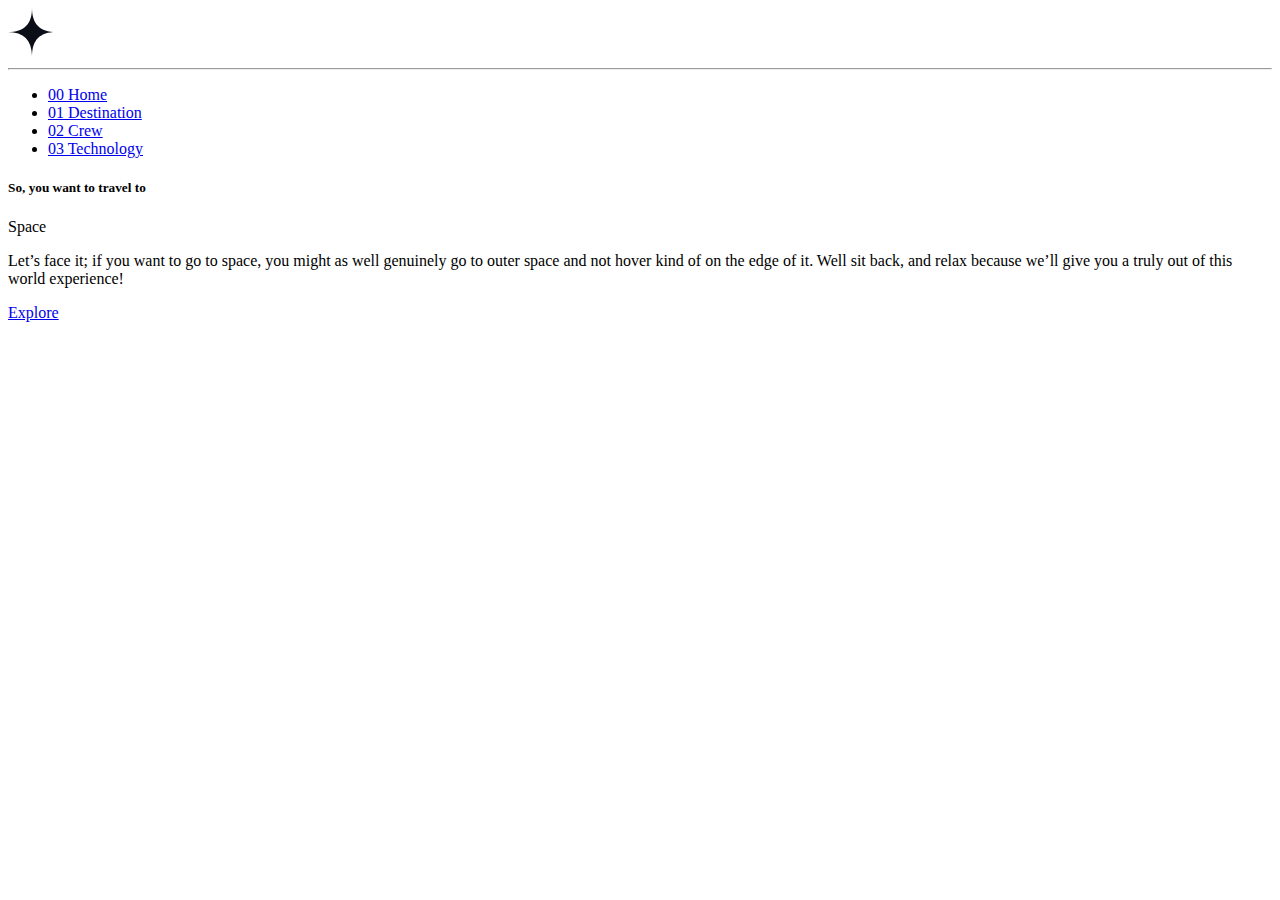
==== destination.html @ 7823b6d5 "Updates main" ====
<!DOCTYPE html>
<html lang="en">
<head>
  <meta charset="UTF-8">
  <meta name="viewport" content="width=device-width, initial-scale=1.0">

  <link rel="icon" type="image/png" sizes="32x32" href="./assets/favicon-32x32.png">
  <link rel="stylesheet" href="assets/css/destination_style.css">
  <link rel="preconnect" href="https://fonts.googleapis.com">
  <link rel="preconnect" href="https://fonts.gstatic.com" crossorigin>
  <link href="https://fonts.googleapis.com/css2?family=Barlow+Condensed&family=Bellefair&display=swap" rel="stylesheet">
  
  <title>Frontend Mentor | Space tourism website</title>
</head>
<body>
  <header id="pageHeader">
    <a href="index.html" class="logo"><img src="assets/shared/logo.svg" alt="logo image"></a>
    <hr>
    <nav>
      <ul id="pageMenu">
        <li class="active"><a href="index.html"><span>00</span> Home</a></li>
        <li><a href="destination.html"><span>01</span> Destination</a></li>
        <li><a href="crew.html"><span>02</span> Crew</a></li>
        <li><a href="technology.html"><span>03</span> Technology</a></li>
      </ul>
    </nav>
  </header>

  <body>
    <section id="mainContainer">
      <div id="mainInfo">
        <h5 id="introduction">So, you want to travel to</h5>
        <span>Space</span>
        <p id="description">Let’s face it; if you want to go to space, you might as well genuinely go to 
  outer space and not hover kind of on the edge of it. Well sit back, and relax 
  because we’ll give you a truly out of this world experience!</p>
      </div>
      <div id="exploreButton"><a href="#">Explore</a></div>
    </section>
  </body>

</body>
</html>
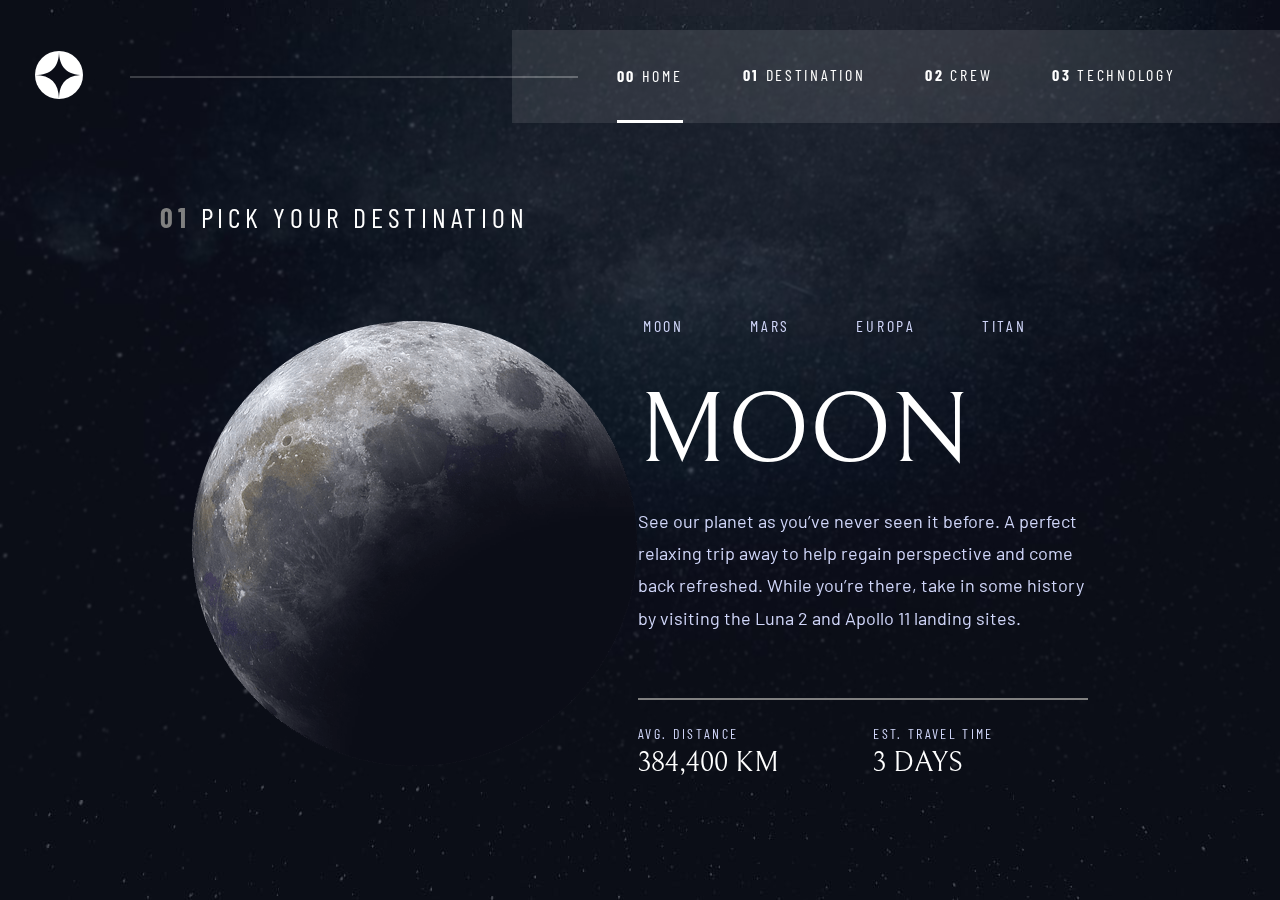
==== commit d64d73eb: "Destination's styles completed" ====
--- a/destination.html
+++ b/destination.html
@@ -8,7 +8,7 @@
   <link rel="stylesheet" href="assets/css/destination_style.css">
   <link rel="preconnect" href="https://fonts.googleapis.com">
   <link rel="preconnect" href="https://fonts.gstatic.com" crossorigin>
-  <link href="https://fonts.googleapis.com/css2?family=Barlow+Condensed&family=Bellefair&display=swap" rel="stylesheet">
+  <link href="https://fonts.googleapis.com/css2?family=Barlow&family=Barlow+Condensed&family=Bellefair&display=swap" rel="stylesheet">
   
   <title>Frontend Mentor | Space tourism website</title>
 </head>
@@ -18,25 +18,46 @@
     <hr>
     <nav>
       <ul id="pageMenu">
-        <li class="active"><a href="index.html"><span>00</span> Home</a></li>
-        <li><a href="destination.html"><span>01</span> Destination</a></li>
-        <li><a href="crew.html"><span>02</span> Crew</a></li>
-        <li><a href="technology.html"><span>03</span> Technology</a></li>
+        <li class="active"><a href="index.html" class="u_navItens"><span>00</span> Home</a></li>
+        <li><a href="destination.html" class="u_navItens"><span>01</span> Destination</a></li>
+        <li><a href="crew.html" class="u_navItens"><span>02</span> Crew</a></li>
+        <li><a href="technology.html" class="u_navItens"><span>03</span> Technology</a></li>
       </ul>
     </nav>
   </header>
 
   <body>
-    <section id="mainContainer">
-      <div id="mainInfo">
-        <h5 id="introduction">So, you want to travel to</h5>
-        <span>Space</span>
-        <p id="description">Let’s face it; if you want to go to space, you might as well genuinely go to 
-  outer space and not hover kind of on the edge of it. Well sit back, and relax 
-  because we’ll give you a truly out of this world experience!</p>
-      </div>
-      <div id="exploreButton"><a href="#">Explore</a></div>
-    </section>
+    <main class="u_mainContainer">
+        <h1 class="u_introduction"><span class="u_numberPage">01</span>Pick your destination</h1>
+
+        <section class="u_contentContainer">
+          <div><img src="./assets/destination/image-moon.png" alt="moon image"></div>
+    
+          <div class="u_mainInfo">
+            <nav id="destinationsNavBar">
+              <ul>
+                <li class="u_navItens destinationItens">Moon</li>
+                <li class="u_navItens destinationItens">Mars</li>
+                <li class="u_navItens destinationItens">Europa</li>
+                <li class="u_navItens destinationItens">Titan</li>
+              </ul>
+            </nav>
+            <div class="destinationTexts">
+              <h2 id="destinationTitle" class="u_titles">Moon</h2>
+              <p class="u_description">See our planet as you’ve never seen it before. A perfect relaxing trip away to help 
+  regain perspective and come back refreshed. While you’re there, take in some history 
+  by visiting the Luna 2 and Apollo 11 landing sites.</p>
+            </div>
+              <hr>
+              <div id="destinationInfos">
+                <ul>
+                  <li><h3>Avg. distance</h3><p>384,400 km</p></li>
+                  <li><h3>Est. travel time</h3><p>3 days</p></li>
+                </ul>
+              </div>
+          </div>
+        </section>
+    </main>
   </body>
 
 </body>
--- a/assets/css/destination_style.css
+++ b/assets/css/destination_style.css
@@ -0,0 +1,60 @@
+@import url(../css/reset_global.css);
+@import url(../css/universal_styles.css);
+@import url(../css/components/header.css);
+
+body {
+    background-image: url(../destination/background-destination-desktop.jpg);
+    backdrop-filter: blur(1px);
+}
+
+#destinationsNavBar ul {
+    display: flex;
+    justify-content: flex-start;
+}
+
+#destinationsNavBar ul .destinationItens {
+    color: var(--clearblue);
+    padding: 5px;
+    border-bottom: 2px solid transparent;
+}
+
+#destinationsNavBar ul .destinationItens li.active {
+    border-bottom: 2px solid #FFF;
+}
+
+.destinationTexts {
+    margin: 2rem auto 4rem auto;
+}
+
+#destinationTitle {
+    font-size: 100px;
+}
+
+.u_mainInfo hr {
+    height: 1.5px;
+    width: 100%;
+    background-color: gray;
+    margin: 20px 0;
+}
+
+#destinationInfos ul {
+    display: flex;
+}
+
+#destinationInfos ul li {
+    margin-right: auto;
+}
+
+#destinationInfos ul li h3 {
+    font-size: 14px;
+    letter-spacing: 2.35px;
+    text-transform: uppercase;
+    color: var(--clearblue);
+    padding: 5px 0;
+}
+
+#destinationInfos ul li p {
+    font-family: "Bellefair", serif;
+    font-size: 28px;
+    text-transform: uppercase;
+}